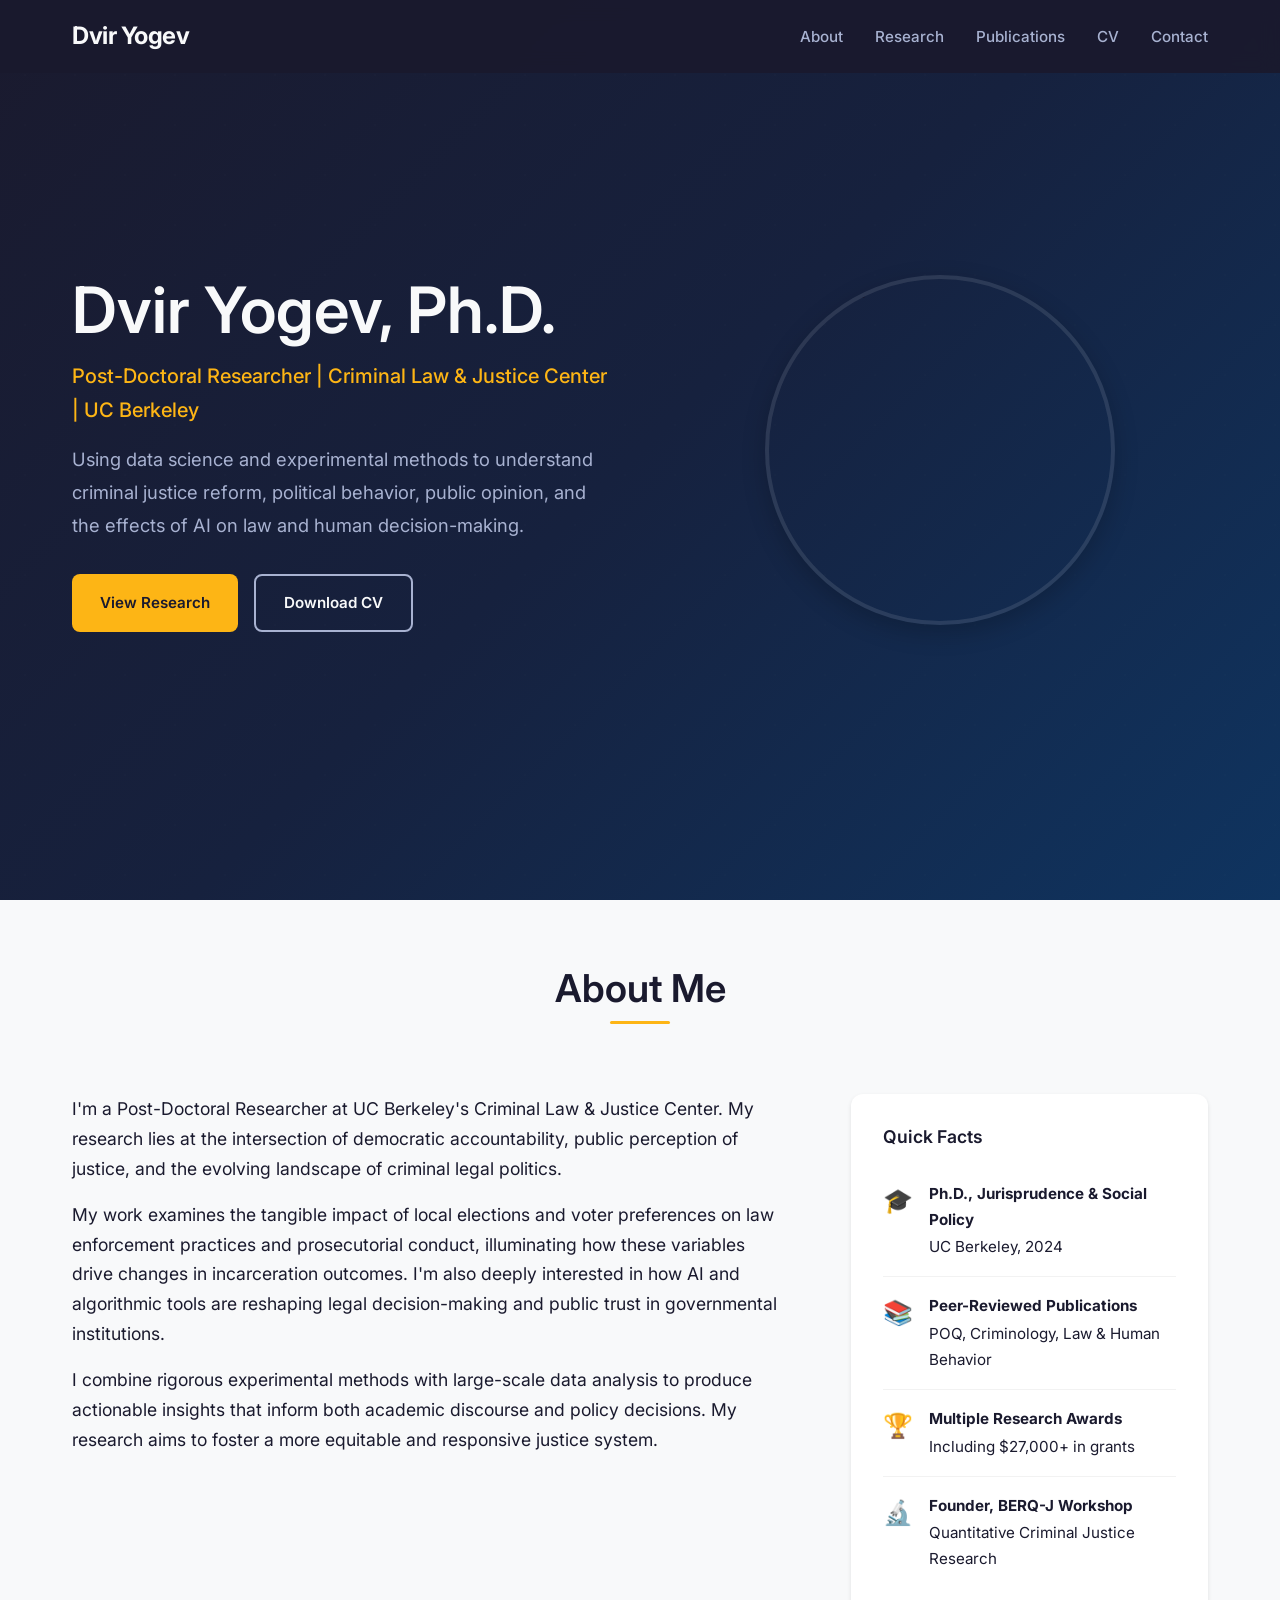
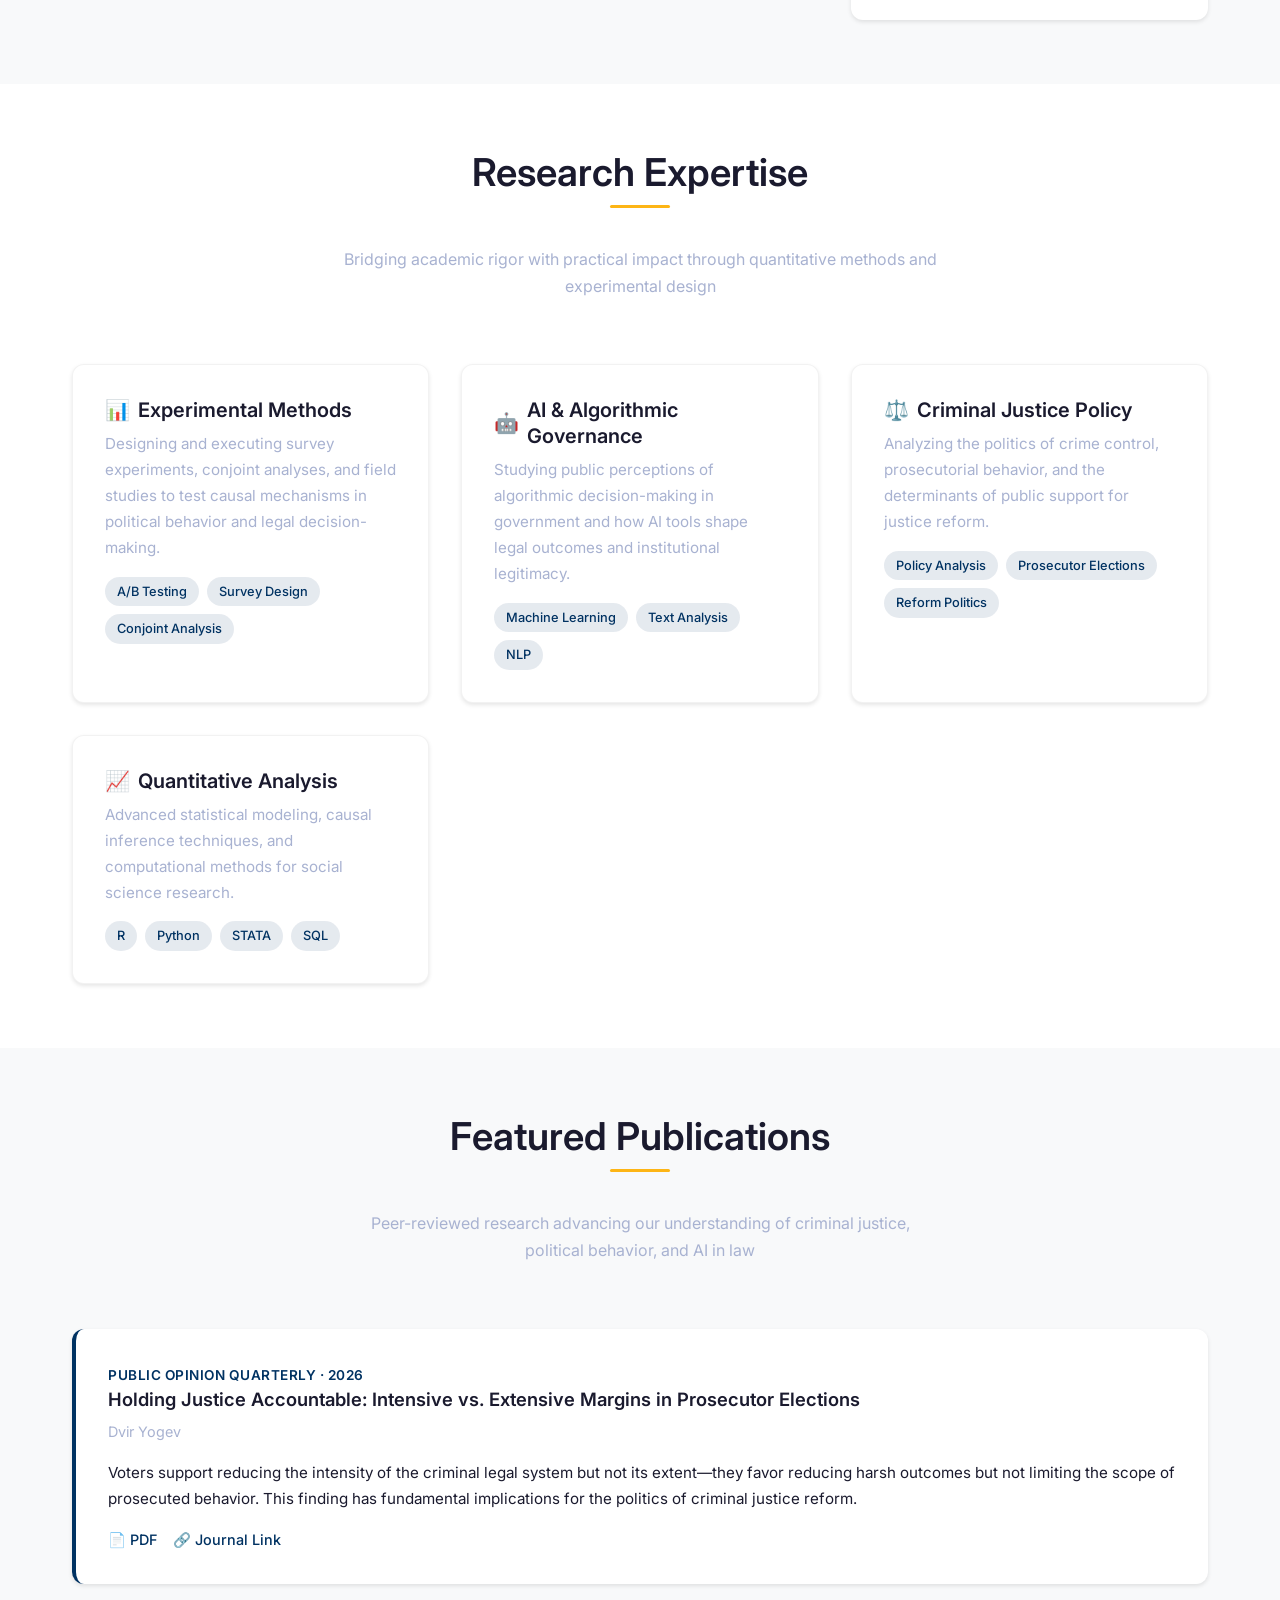
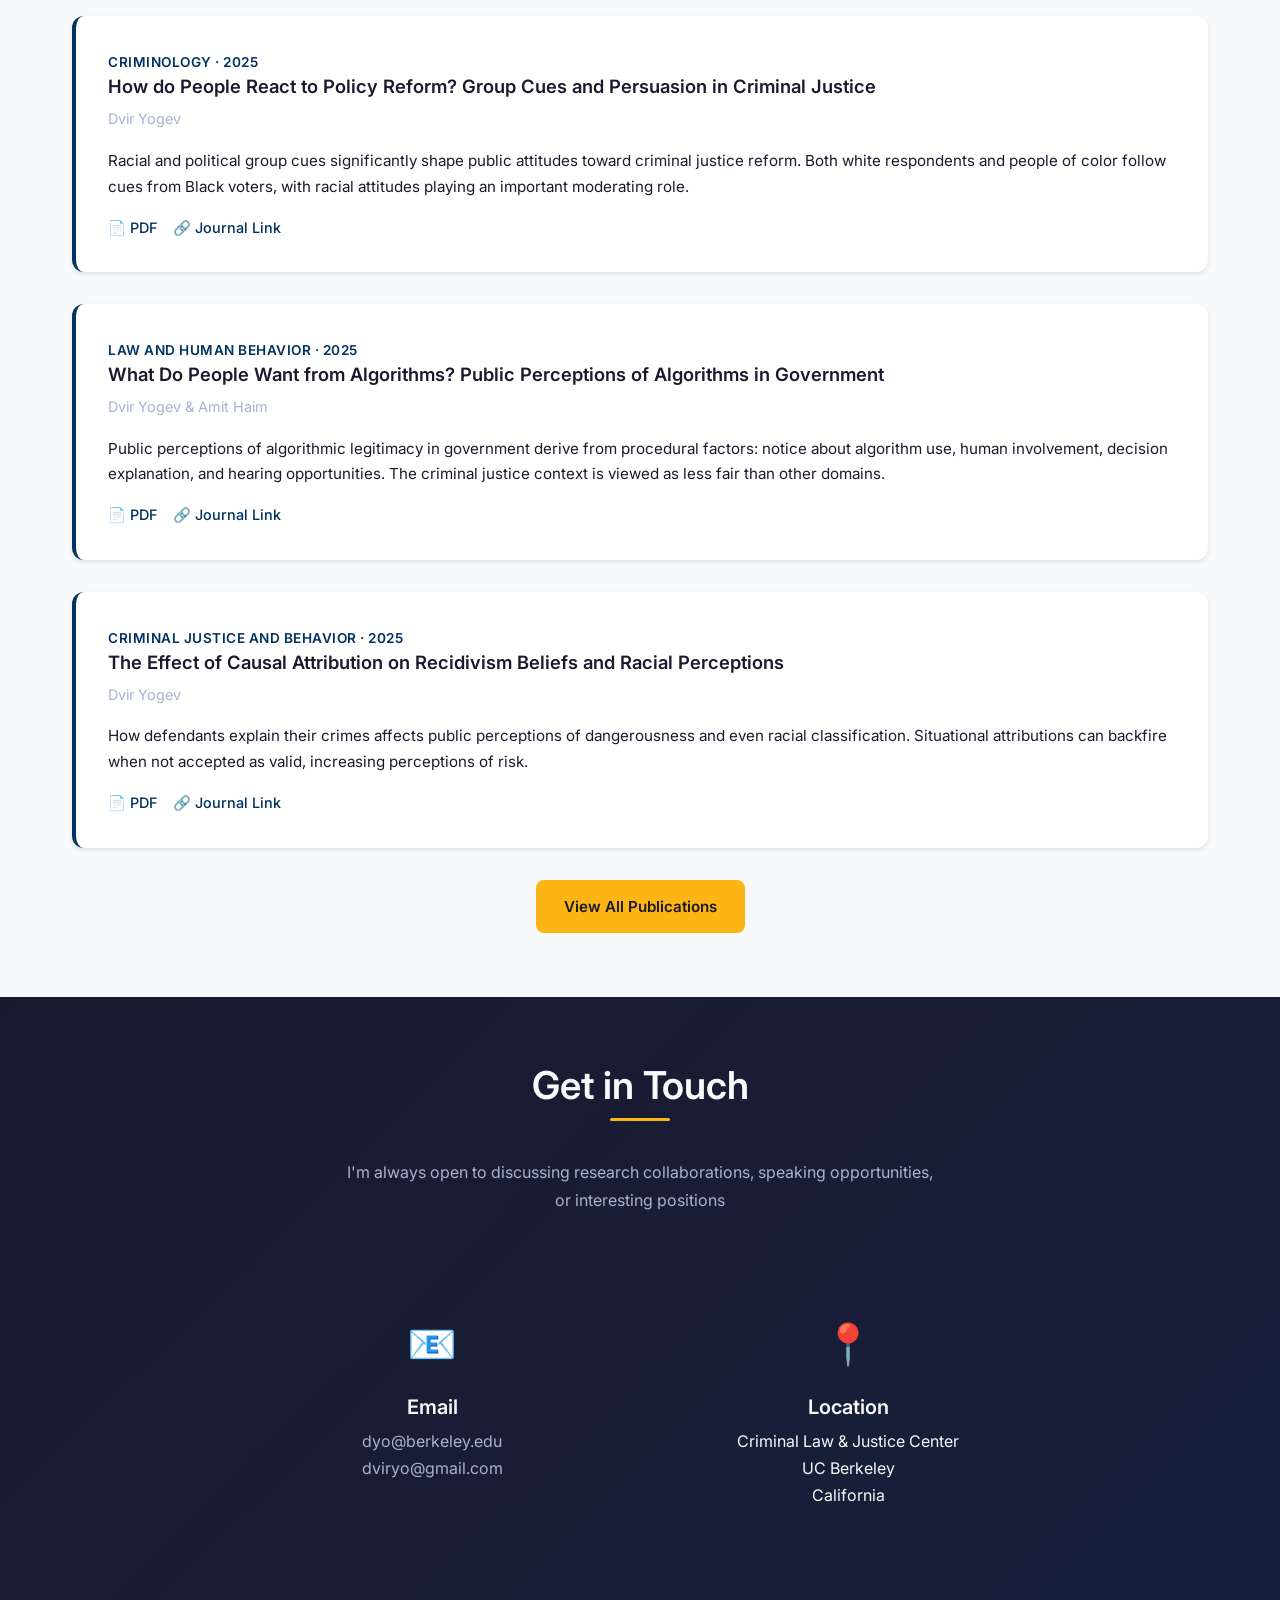
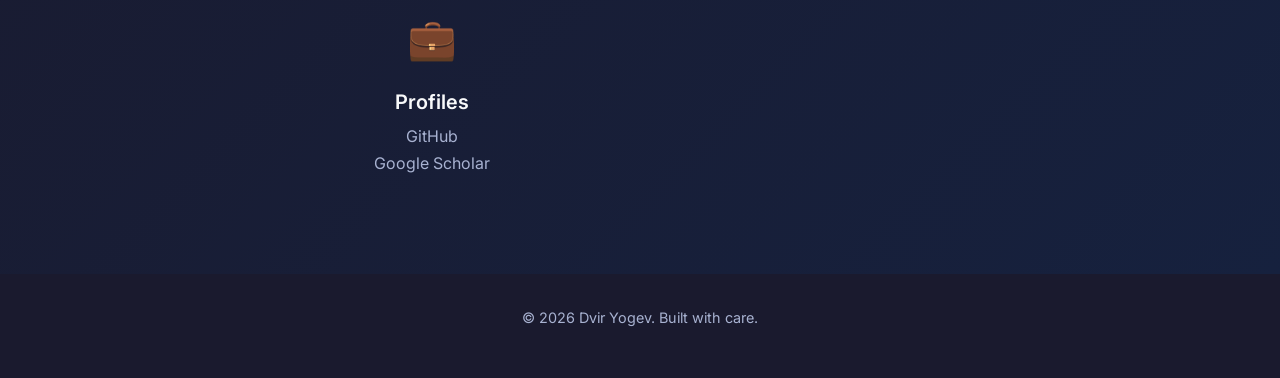
==== index.html @ 74090f08 "Initial website with correct folder structure" ====
<!DOCTYPE html>
<html lang="en">

<head>
  <meta charset="UTF-8">
  <meta name="viewport" content="width=device-width, initial-scale=1.0">
  <meta name="description"
    content="Dvir Yogev, Ph.D. - Post-Doctoral Researcher at UC Berkeley's Criminal Law & Justice Center. Research on criminal justice reform, AI in law, political behavior, and public opinion.">
  <meta name="keywords"
    content="Dvir Yogev, UC Berkeley, criminal justice, political science, AI law, public opinion, research">
  <meta name="author" content="Dvir Yogev">

  <!-- Open Graph -->
  <meta property="og:title" content="Dvir Yogev, Ph.D. | Criminal Justice & Political Behavior Researcher">
  <meta property="og:description"
    content="Post-Doctoral Researcher at UC Berkeley studying criminal justice reform, AI in legal decision-making, and public opinion.">
  <meta property="og:type" content="website">
  <meta property="og:url" content="https://www.dviryogev.com">

  <title>Dvir Yogev, Ph.D. | Criminal Justice & Political Behavior Researcher</title>

  <!-- Fonts -->
  <link rel="preconnect" href="https://fonts.googleapis.com">
  <link rel="preconnect" href="https://fonts.gstatic.com" crossorigin>
  <link href="https://fonts.googleapis.com/css2?family=Inter:wght@400;500;600;700&display=swap" rel="stylesheet">

  <!-- Styles -->
  <link rel="stylesheet" href="css/style.css">
</head>

<body>
  <!-- Navigation -->
  <nav class="navbar">
    <div class="nav-container">
      <a href="index.html" class="nav-logo">Dvir Yogev</a>
      <ul class="nav-links">
        <li><a href="#about">About</a></li>
        <li><a href="#research">Research</a></li>
        <li><a href="#publications">Publications</a></li>
        <li><a href="cv.html">CV</a></li>
        <li><a href="#contact">Contact</a></li>
      </ul>
      <div class="nav-toggle">
        <span></span>
        <span></span>
        <span></span>
      </div>
    </div>
  </nav>

  <!-- Hero Section -->
  <section class="hero">
    <div class="container">
      <div class="hero-content">
        <div class="hero-text">
          <h1>Dvir Yogev, Ph.D.</h1>
          <span class="title">Post-Doctoral Researcher | Criminal Law & Justice Center | UC Berkeley</span>
          <p class="tagline">
            Using data science and experimental methods to understand criminal justice reform,
            political behavior, public opinion, and the effects of AI on law and human decision-making.
          </p>
          <div class="hero-cta">
            <a href="#publications" class="btn btn-primary">View Research</a>
            <a href="assets/CV.pdf" class="btn btn-secondary" target="_blank">Download CV</a>
          </div>
        </div>
        <div class="hero-image">
          <img src="assets/headshot.png" alt="Dvir Yogev">
        </div>
      </div>
    </div>
  </section>

  <!-- About Section -->
  <section id="about" class="about">
    <div class="container">
      <div class="section-header">
        <h2>About Me</h2>
      </div>
      <div class="about-content">
        <div class="about-text">
          <p>
            I'm a Post-Doctoral Researcher at UC Berkeley's Criminal Law & Justice Center. My research
            lies at the intersection of democratic accountability, public perception of justice, and the
            evolving landscape of criminal legal politics.
          </p>
          <p>
            My work examines the tangible impact of local elections and voter preferences on law enforcement
            practices and prosecutorial conduct, illuminating how these variables drive changes in incarceration
            outcomes. I'm also deeply interested in how AI and algorithmic tools are reshaping legal
            decision-making and public trust in governmental institutions.
          </p>
          <p>
            I combine rigorous experimental methods with large-scale data analysis to produce actionable
            insights that inform both academic discourse and policy decisions. My research aims to foster
            a more equitable and responsive justice system.
          </p>
        </div>
        <div class="about-highlights">
          <h3>Quick Facts</h3>
          <div class="highlight-item">
            <span class="highlight-icon">🎓</span>
            <div class="highlight-text">
              <strong>Ph.D., Jurisprudence & Social Policy</strong>
              UC Berkeley, 2024
            </div>
          </div>
          <div class="highlight-item">
            <span class="highlight-icon">📚</span>
            <div class="highlight-text">
              <strong>Peer-Reviewed Publications</strong>
              POQ, Criminology, Law & Human Behavior
            </div>
          </div>
          <div class="highlight-item">
            <span class="highlight-icon">🏆</span>
            <div class="highlight-text">
              <strong>Multiple Research Awards</strong>
              Including $27,000+ in grants
            </div>
          </div>
          <div class="highlight-item">
            <span class="highlight-icon">🔬</span>
            <div class="highlight-text">
              <strong>Founder, BERQ-J Workshop</strong>
              Quantitative Criminal Justice Research
            </div>
          </div>
        </div>
      </div>
    </div>
  </section>

  <!-- Research Skills Section -->
  <section id="research" class="skills-section">
    <div class="container">
      <div class="section-header">
        <h2>Research Expertise</h2>
        <p>Bridging academic rigor with practical impact through quantitative methods and experimental design</p>
      </div>
      <div class="skills-grid">
        <div class="skill-card fade-in">
          <h4><span class="icon">📊</span> Experimental Methods</h4>
          <p>Designing and executing survey experiments, conjoint analyses, and field studies to test causal mechanisms
            in political behavior and legal decision-making.</p>
          <div class="skill-tags">
            <span class="skill-tag">A/B Testing</span>
            <span class="skill-tag">Survey Design</span>
            <span class="skill-tag">Conjoint Analysis</span>
          </div>
        </div>
        <div class="skill-card fade-in">
          <h4><span class="icon">🤖</span> AI & Algorithmic Governance</h4>
          <p>Studying public perceptions of algorithmic decision-making in government and how AI tools shape legal
            outcomes and institutional legitimacy.</p>
          <div class="skill-tags">
            <span class="skill-tag">Machine Learning</span>
            <span class="skill-tag">Text Analysis</span>
            <span class="skill-tag">NLP</span>
          </div>
        </div>
        <div class="skill-card fade-in">
          <h4><span class="icon">⚖️</span> Criminal Justice Policy</h4>
          <p>Analyzing the politics of crime control, prosecutorial behavior, and the determinants of public support for
            justice reform.</p>
          <div class="skill-tags">
            <span class="skill-tag">Policy Analysis</span>
            <span class="skill-tag">Prosecutor Elections</span>
            <span class="skill-tag">Reform Politics</span>
          </div>
        </div>
        <div class="skill-card fade-in">
          <h4><span class="icon">📈</span> Quantitative Analysis</h4>
          <p>Advanced statistical modeling, causal inference techniques, and computational methods for social science
            research.</p>
          <div class="skill-tags">
            <span class="skill-tag">R</span>
            <span class="skill-tag">Python</span>
            <span class="skill-tag">STATA</span>
            <span class="skill-tag">SQL</span>
          </div>
        </div>
      </div>
    </div>
  </section>

  <!-- Publications Section -->
  <section id="publications" class="publications">
    <div class="container">
      <div class="section-header">
        <h2>Featured Publications</h2>
        <p>Peer-reviewed research advancing our understanding of criminal justice, political behavior, and AI in law</p>
      </div>
      <div class="publications-list">
        <div class="publication-card fade-in">
          <span class="venue">Public Opinion Quarterly · 2026</span>
          <h4>Holding Justice Accountable: Intensive vs. Extensive Margins in Prosecutor Elections</h4>
          <p class="authors">Dvir Yogev</p>
          <p class="abstract">
            Voters support reducing the intensity of the criminal legal system but not its extent—they favor
            reducing harsh outcomes but not limiting the scope of prosecuted behavior. This finding has
            fundamental implications for the politics of criminal justice reform.
          </p>
          <div class="links">
            <a href="assets/papers/poq.pdf" target="_blank">📄 PDF</a>
            <a href="#">🔗 Journal Link</a>
          </div>
        </div>

        <div class="publication-card fade-in">
          <span class="venue">Criminology · 2025</span>
          <h4>How do People React to Policy Reform? Group Cues and Persuasion in Criminal Justice</h4>
          <p class="authors">Dvir Yogev</p>
          <p class="abstract">
            Racial and political group cues significantly shape public attitudes toward criminal justice
            reform. Both white respondents and people of color follow cues from Black voters, with racial
            attitudes playing an important moderating role.
          </p>
          <div class="links">
            <a href="assets/papers/criminology.pdf" target="_blank">📄 PDF</a>
            <a href="#">🔗 Journal Link</a>
          </div>
        </div>

        <div class="publication-card fade-in">
          <span class="venue">Law and Human Behavior · 2025</span>
          <h4>What Do People Want from Algorithms? Public Perceptions of Algorithms in Government</h4>
          <p class="authors">Dvir Yogev & Amit Haim</p>
          <p class="abstract">
            Public perceptions of algorithmic legitimacy in government derive from procedural factors:
            notice about algorithm use, human involvement, decision explanation, and hearing opportunities.
            The criminal justice context is viewed as less fair than other domains.
          </p>
          <div class="links">
            <a href="assets/papers/algorithms.pdf" target="_blank">📄 PDF</a>
            <a href="#">🔗 Journal Link</a>
          </div>
        </div>

        <div class="publication-card fade-in">
          <span class="venue">Criminal Justice and Behavior · 2025</span>
          <h4>The Effect of Causal Attribution on Recidivism Beliefs and Racial Perceptions</h4>
          <p class="authors">Dvir Yogev</p>
          <p class="abstract">
            How defendants explain their crimes affects public perceptions of dangerousness and even
            racial classification. Situational attributions can backfire when not accepted as valid,
            increasing perceptions of risk.
          </p>
          <div class="links">
            <a href="assets/papers/attribution.pdf" target="_blank">📄 PDF</a>
            <a href="#">🔗 Journal Link</a>
          </div>
        </div>
      </div>

      <div class="text-center mt-md">
        <a href="publications.html" class="btn btn-primary">View All Publications</a>
      </div>
    </div>
  </section>

  <!-- Contact Section -->
  <section id="contact" class="contact">
    <div class="container">
      <div class="section-header">
        <h2>Get in Touch</h2>
        <p>I'm always open to discussing research collaborations, speaking opportunities, or interesting positions</p>
      </div>
      <div class="contact-content">
        <div class="contact-item">
          <span class="icon">📧</span>
          <h4>Email</h4>
          <a href="mailto:dyo@berkeley.edu">dyo@berkeley.edu</a><br>
          <a href="mailto:dviryo@gmail.com">dviryo@gmail.com</a>
        </div>
        <div class="contact-item">
          <span class="icon">📍</span>
          <h4>Location</h4>
          <p class="text-light mb-0">Criminal Law & Justice Center<br>UC Berkeley<br>California</p>
        </div>
        <div class="contact-item">
          <span class="icon">💼</span>
          <h4>Profiles</h4>
          <a href="https://github.com/dyo2112" target="_blank">GitHub</a><br>
          <a href="https://scholar.google.com" target="_blank">Google Scholar</a>
        </div>
      </div>
    </div>
  </section>

  <!-- Footer -->
  <footer class="footer">
    <div class="container">
      <p>© 2026 Dvir Yogev. Built with care.</p>
    </div>
  </footer>

  <script src="js/main.js"></script>
</body>

</html>
---- css/style.css ----
:root {
  /* Deep Navy Color Palette */
  --primary-dark: #1a1a2e;
  --primary-medium: #16213e;
  --primary-light: #0f3460;
  --accent-gold: #e94560;
  --accent-warm: #f39c12;
  --text-light: #f8f9fa;
  --text-muted: #a8b2d1;
  --text-dark: #1a1a2e;
  --bg-light: #ffffff;
  --bg-off-white: #f8f9fa;
  --berkeley-blue: #003262;
  --berkeley-gold: #fdb515;

  /* Typography */
  --font-heading: 'Inter', -apple-system, BlinkMacSystemFont, 'Segoe UI', sans-serif;
  --font-body: 'Inter', -apple-system, BlinkMacSystemFont, 'Segoe UI', sans-serif;

  /* Spacing */
  --space-xs: 0.5rem;
  --space-sm: 1rem;
  --space-md: 2rem;
  --space-lg: 4rem;
  --space-xl: 8rem;

  /* Transitions */
  --transition-fast: 0.2s ease;
  --transition-medium: 0.3s ease;
  --transition-slow: 0.5s ease;

  /* Shadows */
  --shadow-sm: 0 2px 4px rgba(0, 0, 0, 0.1);
  --shadow-md: 0 4px 12px rgba(0, 0, 0, 0.15);
  --shadow-lg: 0 8px 24px rgba(0, 0, 0, 0.2);
}

/* Reset & Base */
*,
*::before,
*::after {
  box-sizing: border-box;
  margin: 0;
  padding: 0;
}

html {
  scroll-behavior: smooth;
  font-size: 16px;
}

body {
  font-family: var(--font-body);
  line-height: 1.7;
  color: var(--text-dark);
  background-color: var(--bg-light);
  overflow-x: hidden;
}

/* Typography */
h1,
h2,
h3,
h4,
h5,
h6 {
  font-family: var(--font-heading);
  font-weight: 600;
  line-height: 1.3;
  margin-bottom: var(--space-sm);
}

h1 {
  font-size: clamp(2.5rem, 5vw, 4rem);
}

h2 {
  font-size: clamp(1.8rem, 3vw, 2.5rem);
}

h3 {
  font-size: clamp(1.3rem, 2vw, 1.75rem);
}

h4 {
  font-size: 1.25rem;
}

p {
  margin-bottom: var(--space-sm);
  color: var(--text-muted);
}

a {
  color: var(--berkeley-blue);
  text-decoration: none;
  transition: color var(--transition-fast);
}

a:hover {
  color: var(--accent-gold);
}

/* Layout */
.container {
  max-width: 1200px;
  margin: 0 auto;
  padding: 0 var(--space-md);
}

section {
  padding: var(--space-lg) 0;
}

/* Navigation */
.navbar {
  position: fixed;
  top: 0;
  left: 0;
  right: 0;
  z-index: 1000;
  background: rgba(26, 26, 46, 0.95);
  backdrop-filter: blur(10px);
  padding: var(--space-sm) 0;
  transition: all var(--transition-medium);
}

.navbar.scrolled {
  padding: var(--space-xs) 0;
  box-shadow: var(--shadow-md);
}

.nav-container {
  display: flex;
  justify-content: space-between;
  align-items: center;
  max-width: 1200px;
  margin: 0 auto;
  padding: 0 var(--space-md);
}

.nav-logo {
  font-size: 1.5rem;
  font-weight: 700;
  color: var(--text-light);
  letter-spacing: -0.5px;
}

.nav-logo:hover {
  color: var(--berkeley-gold);
}

.nav-links {
  display: flex;
  gap: var(--space-md);
  list-style: none;
}

.nav-links a {
  color: var(--text-muted);
  font-weight: 500;
  font-size: 0.95rem;
  position: relative;
  padding: var(--space-xs) 0;
}

.nav-links a::after {
  content: '';
  position: absolute;
  bottom: 0;
  left: 0;
  width: 0;
  height: 2px;
  background: var(--berkeley-gold);
  transition: width var(--transition-medium);
}

.nav-links a:hover {
  color: var(--text-light);
}

.nav-links a:hover::after {
  width: 100%;
}

.nav-toggle {
  display: none;
  flex-direction: column;
  gap: 5px;
  cursor: pointer;
  padding: 10px;
}

.nav-toggle span {
  width: 25px;
  height: 2px;
  background: var(--text-light);
  transition: all var(--transition-fast);
}

/* Hero Section */
.hero {
  min-height: 100vh;
  display: flex;
  align-items: center;
  background: linear-gradient(135deg, var(--primary-dark) 0%, var(--primary-medium) 50%, var(--primary-light) 100%);
  position: relative;
  overflow: hidden;
}

.hero::before {
  content: '';
  position: absolute;
  top: 0;
  left: 0;
  right: 0;
  bottom: 0;
  background: url('data:image/svg+xml,<svg xmlns="http://www.w3.org/2000/svg" viewBox="0 0 100 100"><circle cx="50" cy="50" r="1" fill="rgba(255,255,255,0.03)"/></svg>');
  background-size: 50px 50px;
}

.hero-content {
  display: grid;
  grid-template-columns: 1fr 1fr;
  gap: var(--space-lg);
  align-items: center;
  position: relative;
  z-index: 1;
}

.hero-text h1 {
  color: var(--text-light);
  margin-bottom: var(--space-xs);
}

.hero-text .title {
  color: var(--berkeley-gold);
  font-size: 1.25rem;
  font-weight: 500;
  margin-bottom: var(--space-sm);
  display: block;
}

.hero-text .tagline {
  color: var(--text-muted);
  font-size: 1.15rem;
  line-height: 1.8;
  margin-bottom: var(--space-md);
}

.hero-cta {
  display: flex;
  gap: var(--space-sm);
  flex-wrap: wrap;
}

.btn {
  display: inline-flex;
  align-items: center;
  gap: var(--space-xs);
  padding: 0.875rem 1.75rem;
  border-radius: 8px;
  font-weight: 600;
  font-size: 0.95rem;
  transition: all var(--transition-medium);
  cursor: pointer;
  border: none;
}

.btn-primary {
  background: var(--berkeley-gold);
  color: var(--primary-dark);
}

.btn-primary:hover {
  background: #ffc233;
  transform: translateY(-2px);
  box-shadow: var(--shadow-md);
  color: var(--primary-dark);
}

.btn-secondary {
  background: transparent;
  color: var(--text-light);
  border: 2px solid var(--text-muted);
}

.btn-secondary:hover {
  border-color: var(--text-light);
  background: rgba(255, 255, 255, 0.1);
  color: var(--text-light);
}

.hero-image {
  display: flex;
  justify-content: center;
}

.hero-image img {
  width: 350px;
  height: 350px;
  border-radius: 50%;
  object-fit: cover;
  object-position: center 20%;
  border: 4px solid rgba(255, 255, 255, 0.1);
  box-shadow: var(--shadow-lg);
  transition: transform var(--transition-medium);
}

.hero-image img:hover {
  transform: scale(1.02);
}

/* Section Headers */
.section-header {
  text-align: center;
  margin-bottom: var(--space-lg);
}

.section-header h2 {
  color: var(--primary-dark);
  position: relative;
  display: inline-block;
}

.section-header h2::after {
  content: '';
  position: absolute;
  bottom: -10px;
  left: 50%;
  transform: translateX(-50%);
  width: 60px;
  height: 3px;
  background: var(--berkeley-gold);
  border-radius: 2px;
}

.section-header p {
  max-width: 600px;
  margin: var(--space-md) auto 0;
}

/* About Section */
.about {
  background: var(--bg-off-white);
}

.about-content {
  display: grid;
  grid-template-columns: 2fr 1fr;
  gap: var(--space-lg);
  align-items: start;
}

.about-text p {
  color: var(--text-dark);
  font-size: 1.1rem;
}

.about-highlights {
  background: var(--bg-light);
  padding: var(--space-md);
  border-radius: 12px;
  box-shadow: var(--shadow-sm);
}

.about-highlights h3 {
  color: var(--primary-dark);
  margin-bottom: var(--space-sm);
  font-size: 1.1rem;
}

.highlight-item {
  display: flex;
  align-items: flex-start;
  gap: var(--space-sm);
  padding: var(--space-sm) 0;
  border-bottom: 1px solid rgba(0, 0, 0, 0.05);
}

.highlight-item:last-child {
  border-bottom: none;
}

.highlight-icon {
  font-size: 1.5rem;
  flex-shrink: 0;
}

.highlight-text {
  font-size: 0.95rem;
  color: var(--text-dark);
}

.highlight-text strong {
  display: block;
  margin-bottom: 2px;
}

/* Skills Grid */
.skills-section {
  padding: var(--space-lg) 0;
}

.skills-grid {
  display: grid;
  grid-template-columns: repeat(auto-fit, minmax(280px, 1fr));
  gap: var(--space-md);
}

.skill-card {
  background: var(--bg-light);
  padding: var(--space-md);
  border-radius: 12px;
  box-shadow: var(--shadow-sm);
  transition: all var(--transition-medium);
  border: 1px solid rgba(0, 0, 0, 0.05);
}

.skill-card:hover {
  transform: translateY(-4px);
  box-shadow: var(--shadow-md);
}

.skill-card h4 {
  color: var(--primary-dark);
  margin-bottom: var(--space-xs);
  display: flex;
  align-items: center;
  gap: var(--space-xs);
}

.skill-card .icon {
  font-size: 1.25rem;
}

.skill-card p {
  font-size: 0.95rem;
  margin-bottom: 0;
}

.skill-tags {
  display: flex;
  flex-wrap: wrap;
  gap: var(--space-xs);
  margin-top: var(--space-sm);
}

.skill-tag {
  background: rgba(0, 50, 98, 0.1);
  color: var(--berkeley-blue);
  padding: 4px 12px;
  border-radius: 20px;
  font-size: 0.8rem;
  font-weight: 500;
}

/* Publications Section */
.publications {
  background: var(--bg-off-white);
}

.publications-list {
  display: flex;
  flex-direction: column;
  gap: var(--space-md);
}

.publication-card {
  background: var(--bg-light);
  padding: var(--space-md);
  border-radius: 12px;
  box-shadow: var(--shadow-sm);
  transition: all var(--transition-medium);
  border-left: 4px solid var(--berkeley-blue);
}

.publication-card:hover {
  transform: translateX(4px);
  box-shadow: var(--shadow-md);
}

.publication-card .venue {
  color: var(--berkeley-blue);
  font-weight: 600;
  font-size: 0.85rem;
  text-transform: uppercase;
  letter-spacing: 0.5px;
  margin-bottom: var(--space-xs);
}

.publication-card h4 {
  color: var(--primary-dark);
  margin-bottom: var(--space-xs);
  font-size: 1.15rem;
}

.publication-card .authors {
  color: var(--text-muted);
  font-size: 0.9rem;
  margin-bottom: var(--space-sm);
}

.publication-card .abstract {
  font-size: 0.95rem;
  color: var(--text-dark);
  line-height: 1.7;
}

.publication-card .links {
  margin-top: var(--space-sm);
  display: flex;
  gap: var(--space-sm);
}

.publication-card .links a {
  font-size: 0.9rem;
  font-weight: 500;
  display: inline-flex;
  align-items: center;
  gap: 4px;
}

/* Contact Section */
.contact {
  background: linear-gradient(135deg, var(--primary-dark) 0%, var(--primary-medium) 100%);
  color: var(--text-light);
}

.contact .section-header h2 {
  color: var(--text-light);
}

.contact .section-header p {
  color: var(--text-muted);
}

.contact-content {
  display: grid;
  grid-template-columns: repeat(auto-fit, minmax(250px, 1fr));
  gap: var(--space-md);
  max-width: 800px;
  margin: 0 auto;
}

.contact-item {
  text-align: center;
  padding: var(--space-md);
}

.contact-item .icon {
  font-size: 2.5rem;
  margin-bottom: var(--space-sm);
  display: block;
}

.contact-item h4 {
  color: var(--text-light);
  margin-bottom: var(--space-xs);
}

.contact-item a {
  color: var(--text-muted);
  transition: color var(--transition-fast);
}

.contact-item a:hover {
  color: var(--berkeley-gold);
}

/* Footer */
.footer {
  background: var(--primary-dark);
  color: var(--text-muted);
  text-align: center;
  padding: var(--space-md) 0;
  font-size: 0.9rem;
}

/* Responsive Design */
@media (max-width: 968px) {
  .hero-content {
    grid-template-columns: 1fr;
    text-align: center;
    padding-top: 100px;
  }

  .hero-image {
    order: -1;
  }

  .hero-image img {
    width: 280px;
    height: 280px;
  }

  .hero-cta {
    justify-content: center;
  }

  .about-content {
    grid-template-columns: 1fr;
  }

  .about-highlights {
    order: -1;
  }
}

@media (max-width: 768px) {
  .nav-links {
    display: none;
    position: absolute;
    top: 100%;
    left: 0;
    right: 0;
    background: var(--primary-dark);
    flex-direction: column;
    padding: var(--space-md);
    gap: var(--space-sm);
    text-align: center;
  }

  .nav-links.active {
    display: flex;
  }

  .nav-toggle {
    display: flex;
  }

  section {
    padding: var(--space-md) 0;
  }

  .skills-grid {
    grid-template-columns: 1fr;
  }
}

/* Animations */
@keyframes fadeInUp {
  from {
    opacity: 0;
    transform: translateY(30px);
  }

  to {
    opacity: 1;
    transform: translateY(0);
  }
}

.animate-in {
  animation: fadeInUp 0.6s ease forwards;
  opacity: 0;
}

.animate-delay-1 {
  animation-delay: 0.1s;
}

.animate-delay-2 {
  animation-delay: 0.2s;
}

.animate-delay-3 {
  animation-delay: 0.3s;
}

.animate-delay-4 {
  animation-delay: 0.4s;
}

/* Utility Classes */
.text-center {
  text-align: center;
}

.text-light {
  color: var(--text-light);
}

.mb-0 {
  margin-bottom: 0;
}

.mt-md {
  margin-top: var(--space-md);
}
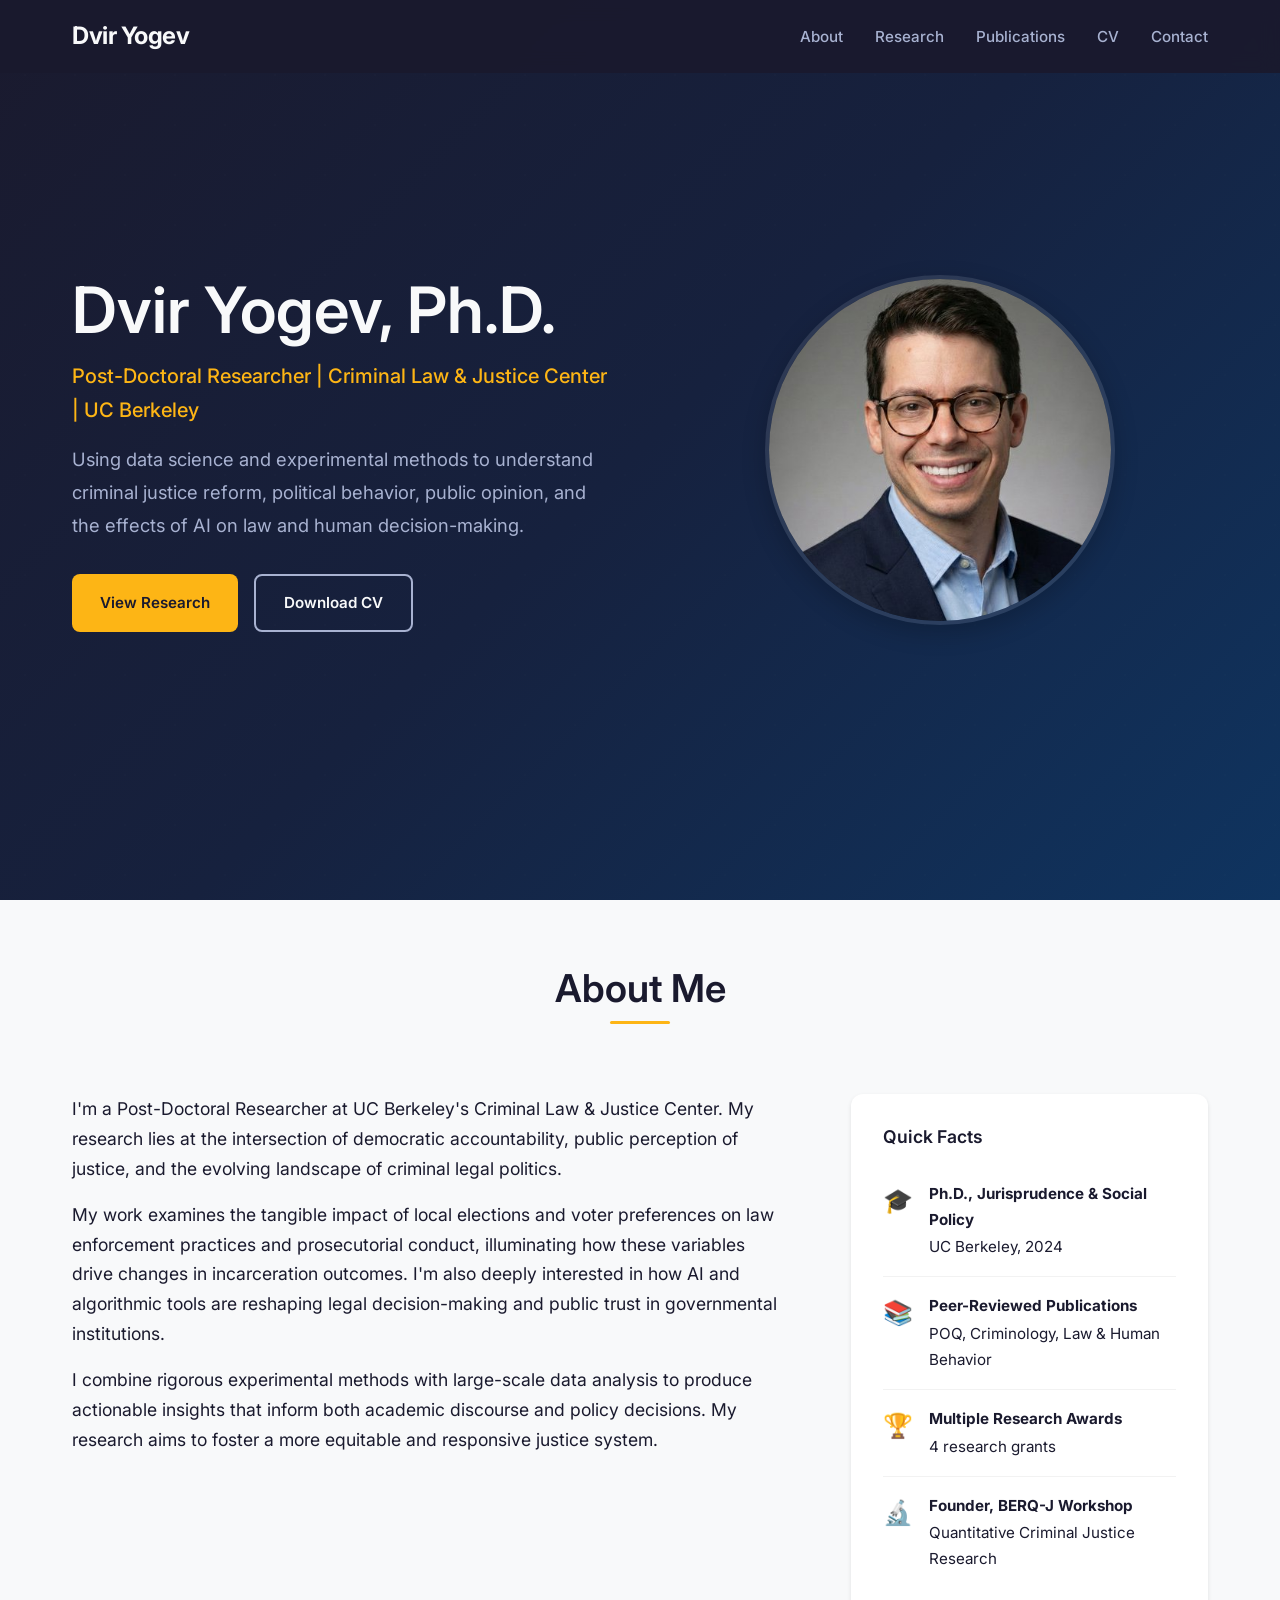
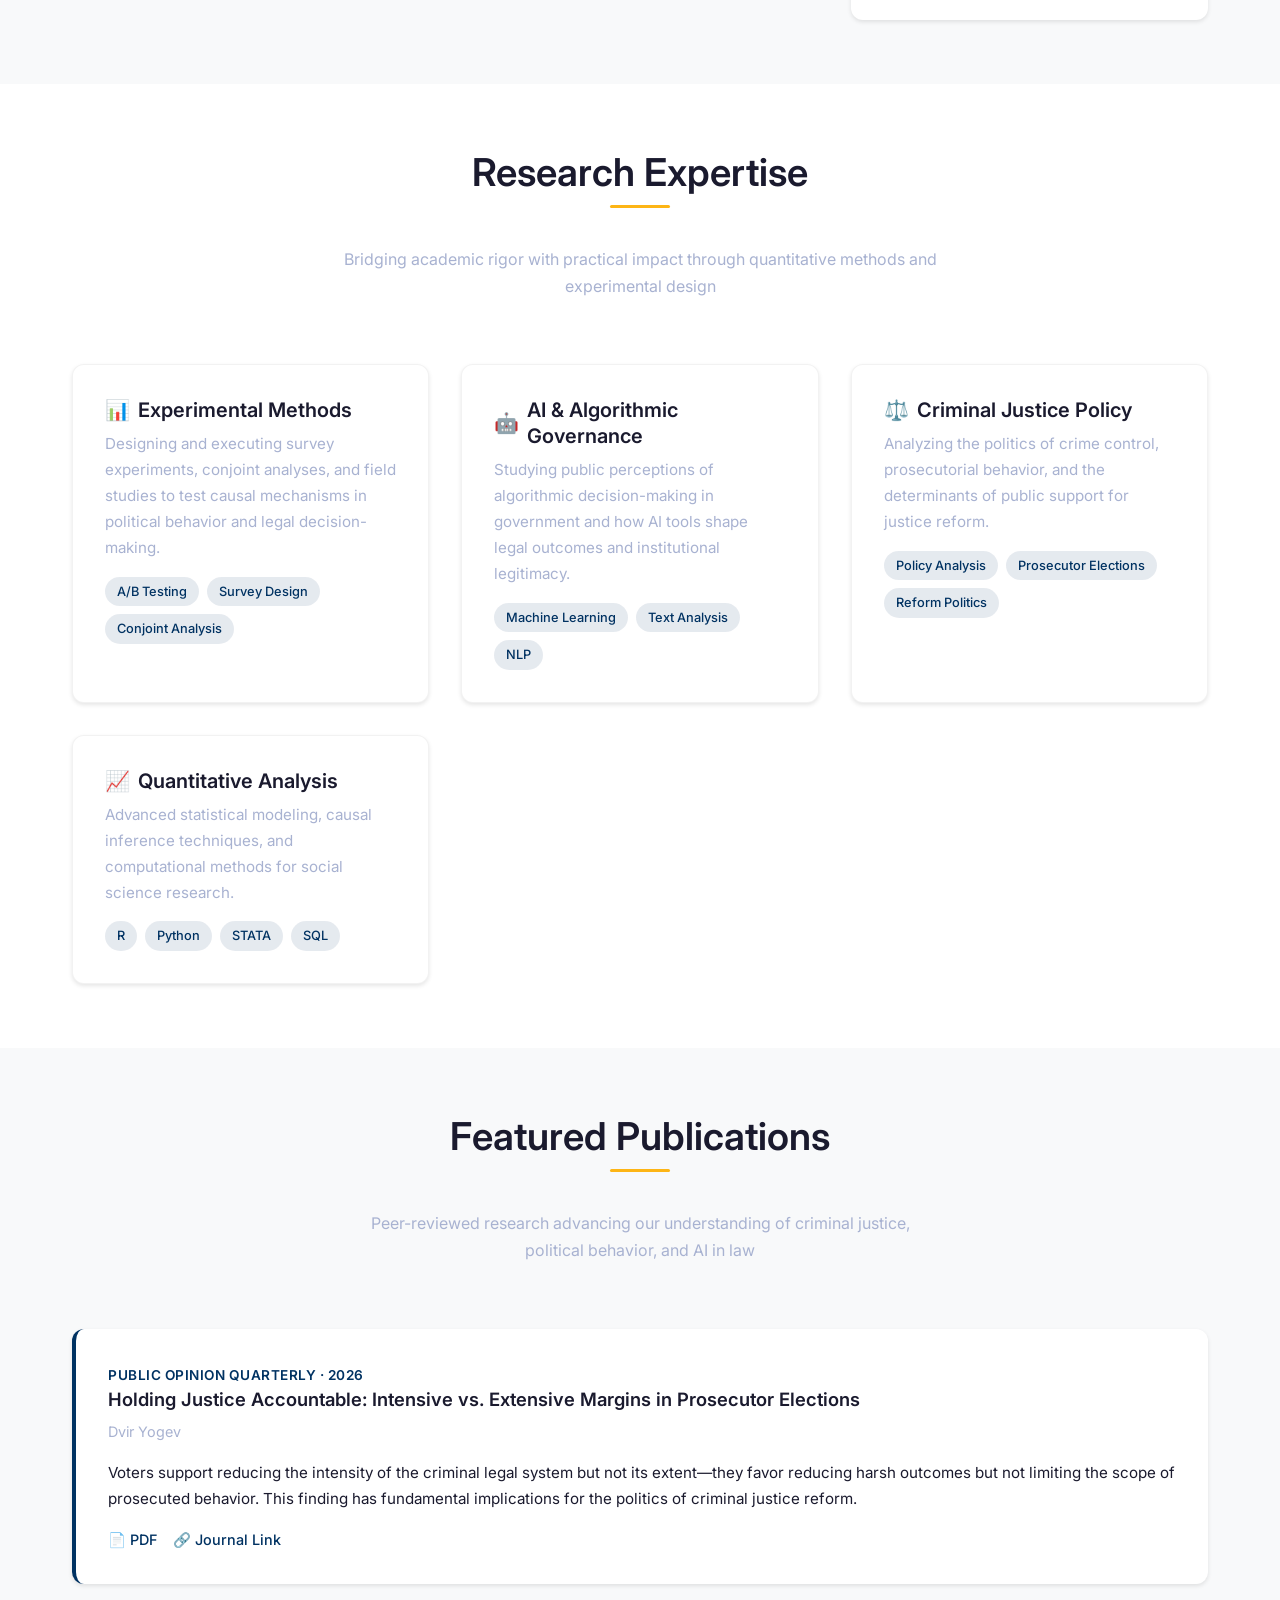
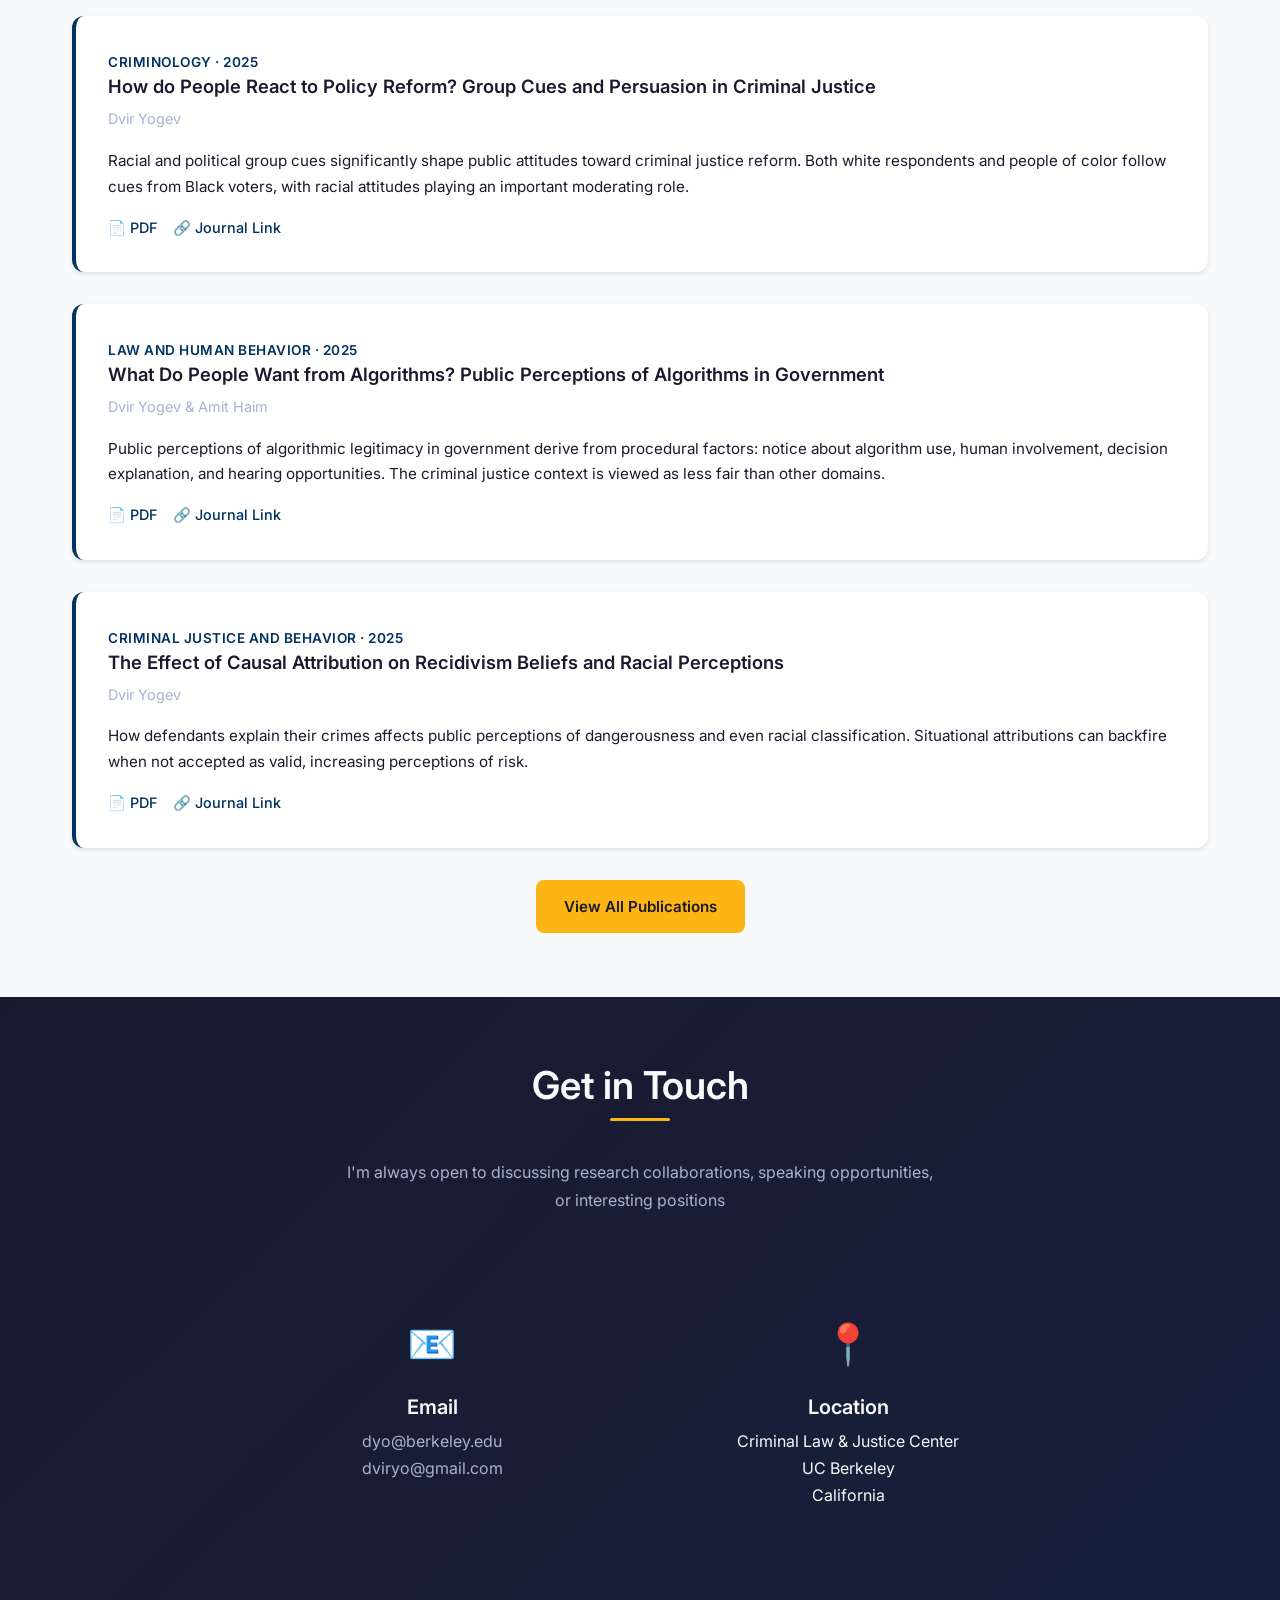
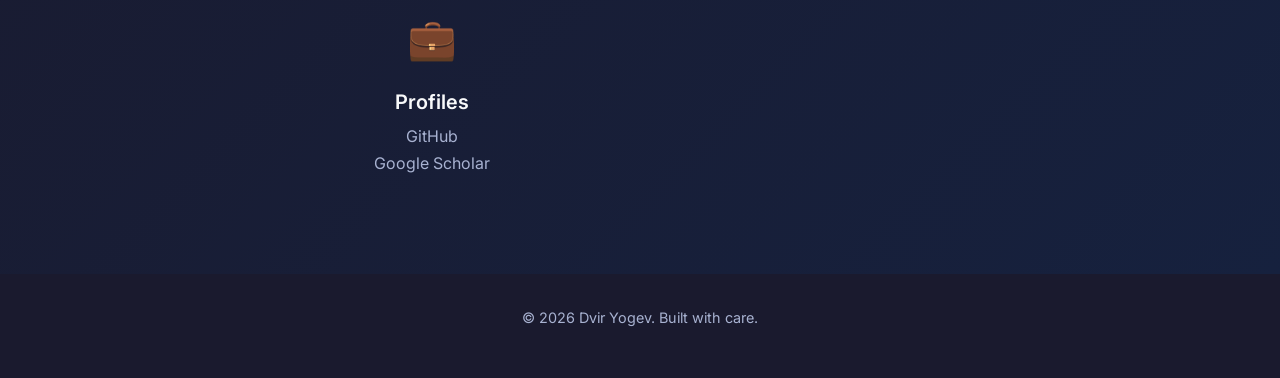
==== commit 7e7ae081: "Optimize headshot image (8MB to 39KB) and update grant text to show count instead of dollar amount" ====
--- a/index.html
+++ b/index.html
@@ -65,7 +65,7 @@
           </div>
         </div>
         <div class="hero-image">
-          <img src="assets/headshot.png" alt="Dvir Yogev">
+          <img src="assets/headshot.jpg" alt="Dvir Yogev" loading="eager" fetchpriority="high">
         </div>
       </div>
     </div>
@@ -116,7 +116,7 @@
             <span class="highlight-icon">🏆</span>
             <div class="highlight-text">
               <strong>Multiple Research Awards</strong>
-              Including $27,000+ in grants
+              4 research grants
             </div>
           </div>
           <div class="highlight-item">
